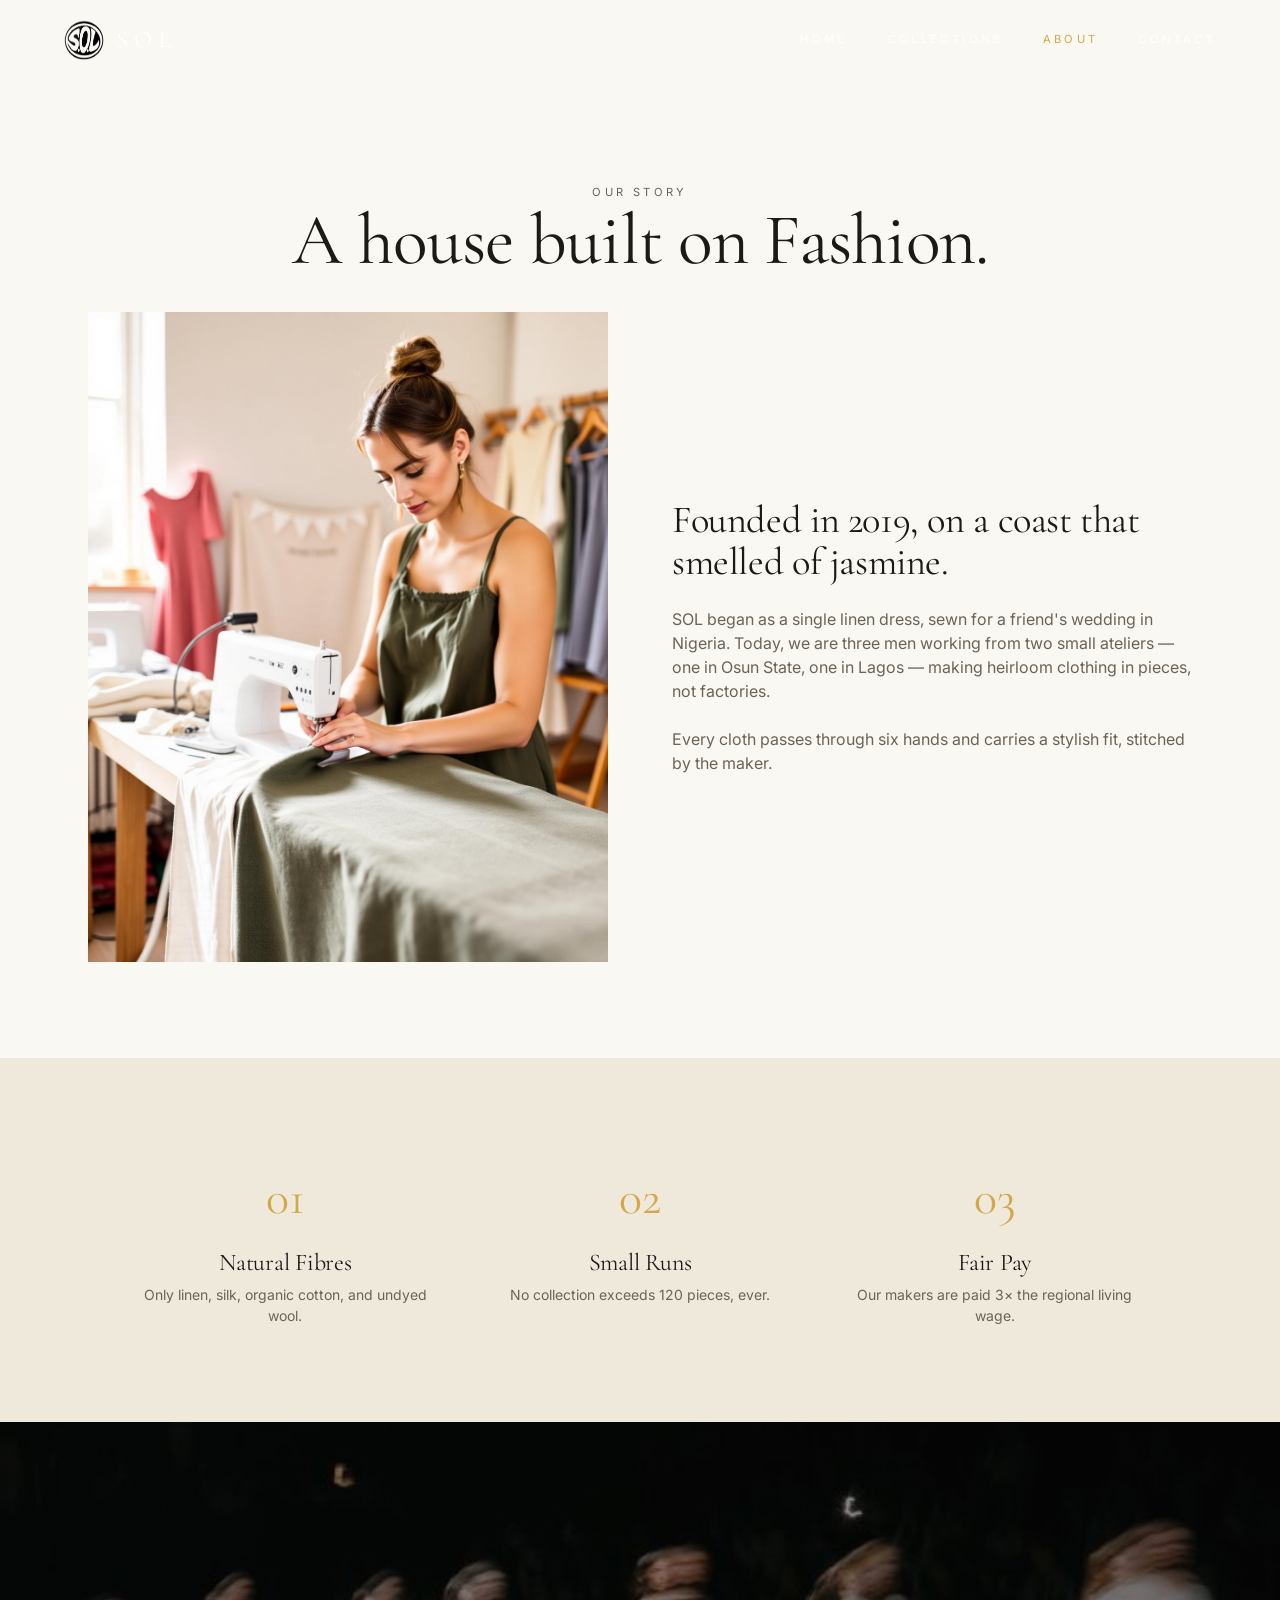
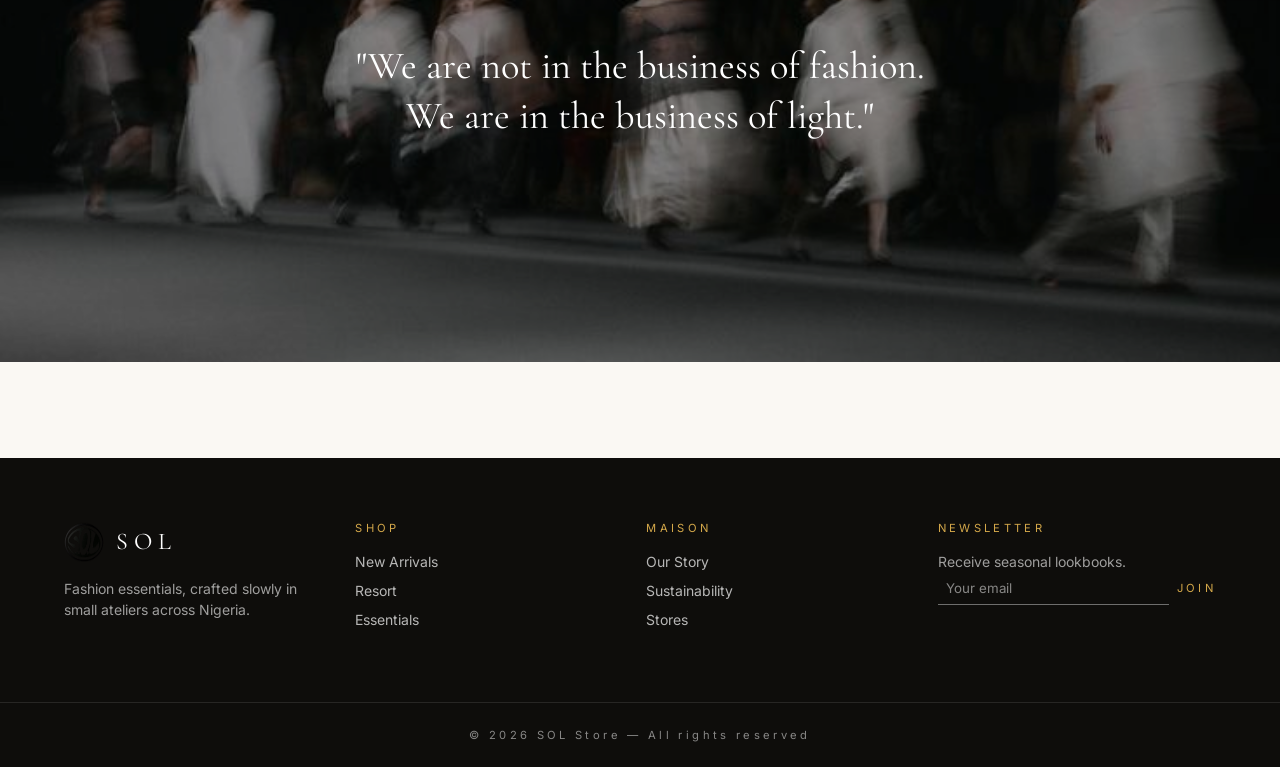
==== about.html @ 980a99ba "First Commit" ====
<!DOCTYPE html>
<html lang="en">
<head>
<meta charset="UTF-8" />
<meta name="viewport" content="width=device-width, initial-scale=1.0" />
<title>About — SOL Store</title>
<meta name="description" content="Inside the SOL atelier — a small house of slow-fashion makers." />
<link rel="icon" type="image/png" href="img/logo.png" />
<link rel="preconnect" href="https://fonts.googleapis.com" />
<link rel="preconnect" href="https://fonts.gstatic.com" crossorigin />
<link rel="stylesheet" href="https://fonts.googleapis.com/css2?family=Cormorant+Garamond:wght@300;400;500&family=Inter:wght@300;400;500;600&display=swap" />
<link rel="stylesheet" href="styles.css" />
</head>
<body>

<header class="site-header">
  <div class="container">
    <a href="index.html" class="brand">
      <img src="img/logo.png" alt="SOL Store logo" width="40" height="40" />
      <span>SOL</span>
    </a>
    <nav class="nav">
      <a href="index.html">Home</a>
      <a href="collections.html">Collections</a>
      <a href="about.html">About</a>
      <a href="contact.html">Contact</a>
    </nav>
    <button class="menu-btn" aria-label="Toggle menu"><span></span><span></span><span></span></button>
  </div>
  <nav class="mobile-nav">
    <a href="index.html">Home</a>
    <a href="collections.html">Collections</a>
    <a href="about.html">About</a>
    <a href="contact.html">Contact</a>
  </nav>
</header>

<section class="page-header" style="background: var(--bg); padding-bottom: 2rem;">
  <p class="eyebrow tracking-luxe">Our Story</p>
  <h1>A house built on Fashion.</h1>
</section>

<section class="split">
  <div class="reveal"><img src="img/craft.jpg" alt="Artisan sewing in the SOL atelier" loading="lazy" /></div>
  <div class="reveal">
    <h2>Founded in 2019, on a coast that smelled of jasmine.</h2>
    <p>SOL began as a single linen dress, sewn for a friend's wedding in Nigeria. Today, we are three men working from two small ateliers — one in Osun State, one in Lagos — making heirloom clothing in pieces, not factories.</p>
    <p>Every cloth passes through six hands and carries a stylish fit, stitched by the maker.</p>
  </div>
</section>

<section class="principles">
  <div class="principles-grid">
    <div class="principle reveal"><p class="num">01</p><h3>Natural Fibres</h3><p>Only linen, silk, organic cotton, and undyed wool.</p></div>
    <div class="principle reveal" style="transition-delay:150ms;"><p class="num">02</p><h3>Small Runs</h3><p>No collection exceeds 120 pieces, ever.</p></div>
    <div class="principle reveal" style="transition-delay:300ms;"><p class="num">03</p><h3>Fair Pay</h3><p>Our makers are paid 3× the regional living wage.</p></div>
  </div>
</section>

<section class="quote-band">
  <img src="img/heroimg2.jpeg" alt="" loading="lazy" />
  <div class="overlay"></div>
  <div class="quote">
    <p class="reveal">"We are not in the business of fashion.<br />We are in the business of light."</p>
  </div>
</section>

<footer class="site-footer">
  <div class="footer-grid">
    <div>
      <a href="index.html" class="brand" style="color: var(--white);">
        <img src="img/logo.png" alt="SOL" width="36" height="36" />
        <span>SOL</span>
      </a>
      <p>Fashion essentials, crafted slowly in small ateliers across Nigeria.</p>
    </div>
    <div>
      <h4>Shop</h4>
      <ul>
        <li><a href="collections.html">New Arrivals</a></li>
        <li><a href="collections.html">Resort</a></li>
        <li><a href="collections.html">Essentials</a></li>
      </ul>
    </div>
    <div>
      <h4>Maison</h4>
      <ul>
        <li><a href="about.html">Our Story</a></li>
        <li><a href="about.html">Sustainability</a></li>
        <li><a href="contact.html">Stores</a></li>
      </ul>
    </div>
    <div>
      <h4>Newsletter</h4>
      <p>Receive seasonal lookbooks.</p>
      <form class="newsletter" onsubmit="event.preventDefault();this.querySelector('button').textContent='✦';">
        <input type="email" placeholder="Your email" />
        <button type="submit">Join</button>
      </form>
    </div>
  </div>
  <div class="footer-bottom">© 2026 SOL Store — All rights reserved</div>
</footer>

<script src="script.js"></script>
</body>
</html>
---- styles.css ----
/* SOL Store — Design System */
:root {
  --bg: #faf8f3;
  --fg: #1c1a17;
  --muted: #6b6358;
  --border: #e3ddd1;
  --secondary: #efe9dc;
  --gold: #d4a84a;
  --white: #ffffff;
  --black: #0e0d0b;
}

* { margin: 0; padding: 0; box-sizing: border-box; }
html { scroll-behavior: smooth; }
body {
  font-family: 'Inter', system-ui, sans-serif;
  background: var(--bg);
  color: var(--fg);
  -webkit-font-smoothing: antialiased;
  line-height: 1.5;
}
img { display: block; max-width: 100%; }
a { color: inherit; text-decoration: none; }

h1, h2, h3, h4 {
  font-family: 'Cormorant Garamond', serif;
  font-weight: 400;
  letter-spacing: -0.01em;
  line-height: 1.1;
}

.tracking-luxe { letter-spacing: 0.3em; text-transform: uppercase; }
.text-gold { color: var(--gold); }
.text-muted { color: var(--muted); }
.container { max-width: 1200px; margin: 0 auto; padding: 0 1.5rem; }

/* HEADER */
.site-header {
  position: fixed; top: 0; left: 0; right: 0; z-index: 50;
  padding: 1.25rem 0; transition: all 0.5s ease;
  background: transparent;
}
.site-header.scrolled {
  background: rgba(250, 248, 243, 0.95);
  backdrop-filter: blur(10px);
  padding: 0.75rem 0;
  box-shadow: 0 1px 0 rgba(0,0,0,0.05);
}
.site-header .container { display: flex; justify-content: space-between; align-items: center; }
.brand { display: flex; align-items: center; gap: 0.75rem; color: var(--white); }
.site-header.scrolled .brand { color: var(--fg); }
.brand img { width: 40px; height: 40px; transition: transform 0.5s; }
.brand:hover img { transform: rotate(12deg); }
.brand span { font-family: 'Cormorant Garamond', serif; font-size: 1.5rem; letter-spacing: 0.25em; }

.nav { display: flex; gap: 2.5rem; }
.nav a {
  font-size: 0.7rem; letter-spacing: 0.3em; text-transform: uppercase;
  color: var(--white); position: relative; padding-bottom: 2px;
}
.site-header.scrolled .nav a { color: var(--fg); }
.nav a::after {
  content: ""; position: absolute; left: 0; bottom: 0; height: 1px; width: 100%;
  background: currentColor; transform: scaleX(0); transform-origin: right;
  transition: transform 0.4s ease;
}
.nav a:hover::after, .nav a.active { transform: none; }
.nav a.active { color: var(--gold); }
.nav a:hover::after { transform: scaleX(1); transform-origin: left; }

.menu-btn { display: none; background: none; border: none; cursor: pointer; flex-direction: column; gap: 6px; }
.menu-btn span { display: block; width: 26px; height: 1px; background: var(--white); transition: all 0.3s; }
.site-header.scrolled .menu-btn span { background: var(--fg); }
.menu-btn.open span:nth-child(1) { transform: translateY(7px) rotate(45deg); }
.menu-btn.open span:nth-child(2) { opacity: 0; }
.menu-btn.open span:nth-child(3) { transform: translateY(-7px) rotate(-45deg); }

.mobile-nav {
  display: none; flex-direction: column; gap: 1.25rem;
  padding: 1.5rem; background: var(--bg);
  border-top: 1px solid var(--border);
}
.mobile-nav.open { display: flex; }
.mobile-nav a { font-size: 0.85rem; letter-spacing: 0.3em; text-transform: uppercase; }
.mobile-nav a.active { color: var(--gold); }

/* BUTTONS */
.btn-gold, .btn-outline {
  display: inline-block; padding: 0.95rem 2.5rem;
  font-size: 0.75rem; letter-spacing: 0.3em; text-transform: uppercase;
  cursor: pointer; transition: all 0.4s ease; border: 1px solid;
  font-family: inherit;
}
.btn-gold { background: var(--gold); color: var(--black); border-color: var(--gold); }
.btn-gold:hover { background: transparent; color: var(--gold); }
.btn-outline { background: transparent; color: var(--white); border-color: var(--white); }
.btn-outline:hover { background: var(--white); color: var(--black); }

/* HERO */
.hero {
  position: relative; height: 100vh; min-height: 640px; overflow: hidden;
  display: flex; align-items: center; justify-content: center; text-align: center;
  color: var(--white); padding: 0 1.5rem;
}
.hero-bg {
  position: absolute; inset: 0; width: 100%; height: 100%;
  object-fit: cover; animation: zoomSlow 20s ease-out both;
}
.hero-overlay {
  position: absolute; inset: 0;
  background: linear-gradient(to bottom, rgba(0,0,0,0.3), rgba(0,0,0,0.2), rgba(0,0,0,0.6));
}
.hero-content { position: relative; z-index: 2; max-width: 56rem; }
.hero-eyebrow { font-size: 0.7rem; margin-bottom: 1.5rem; animation: fadeIn 1.2s ease-out both; }
.hero h1 {
  font-size: clamp(3rem, 8vw, 6rem); line-height: 0.95;
  animation: fadeUp 1s ease-out both;
}
.hero p {
  margin-top: 1.5rem; max-width: 36rem; margin-left: auto; margin-right: auto;
  color: rgba(255,255,255,0.85); animation: fadeUp 1s 0.2s ease-out both;
}
.hero-cta { margin-top: 2.5rem; display: flex; gap: 1rem; justify-content: center; flex-wrap: wrap; animation: fadeUp 1s 0.4s ease-out both; }
.scroll-hint {
  position: absolute; bottom: 2rem; left: 50%; transform: translateX(-50%);
  color: rgba(255,255,255,0.6); font-size: 0.65rem; letter-spacing: 0.3em; text-transform: uppercase;
  animation: fadeIn 1.2s 0.6s ease-out both;
}

/* SECTIONS */
.section { padding: 7rem 0; }
.section-narrow { max-width: 56rem; margin: 0 auto; text-align: center; padding: 7rem 1.5rem; }
.eyebrow { font-size: 0.7rem; color: var(--gold); margin-bottom: 1.5rem; }
.section h2 { font-size: clamp(2rem, 4vw, 3rem); }
.section-narrow p { margin-top: 2rem; color: var(--muted); max-width: 40rem; margin-left: auto; margin-right: auto; }

/* FEATURE GRID */
.feature-grid {
  display: grid; grid-template-columns: repeat(3, 1fr); gap: 1.5rem;
  padding: 0 1.5rem 7rem; max-width: 1200px; margin: 0 auto;
}
.feature-card { display: block; cursor: pointer; }
.feature-card .img-wrap { overflow: hidden; aspect-ratio: 4/5; background: var(--secondary); }
.feature-card img { width: 100%; height: 100%; object-fit: cover; transition: transform 1.2s ease; }
.feature-card:hover img { transform: scale(1.05); }
.feature-card .tag { font-size: 0.65rem; letter-spacing: 0.3em; text-transform: uppercase; color: var(--gold); margin-top: 1.25rem; }
.feature-card h3 { font-size: 1.5rem; margin-top: 0.5rem; display: inline-block; position: relative; padding-bottom: 2px; }
.feature-card h3::after {
  content: ""; position: absolute; left: 0; bottom: 0; height: 1px; width: 100%;
  background: currentColor; transform: scaleX(0); transform-origin: right; transition: transform 0.4s;
}
.feature-card:hover h3::after { transform: scaleX(1); transform-origin: left; }

/* CTA BAND */
.cta-band { position: relative; padding: 7rem 1.5rem; overflow: hidden; text-align: center; color: var(--white); }
.cta-band img { position: absolute; inset: 0; width: 100%; height: 100%; object-fit: cover; }
.cta-band .overlay { position: absolute; inset: 0; background: rgba(0,0,0,0.6); }
.cta-band .content { position: relative; z-index: 2; max-width: 36rem; margin: 0 auto; }
.cta-band h2 { font-size: clamp(2rem, 4vw, 3rem); }
.cta-band p { margin-top: 1rem; color: rgba(255,255,255,0.85); }
.cta-band .btn-gold { margin-top: 2rem; }

/* PAGE HEADER */
.page-header { padding: 10rem 1.5rem 5rem; text-align: center; background: var(--secondary); }
.page-header h1 { font-size: clamp(3rem, 6vw, 4.5rem); animation: fadeUp 1s ease-out both; }
.page-header p { margin-top: 1.5rem; max-width: 36rem; margin: 1.5rem auto 0; color: var(--muted); animation: fadeUp 1s 0.2s ease-out both; }
.page-header .eyebrow { animation: fadeIn 1.2s ease-out both; }

/* PRODUCT GRID */
.product-grid {
  display: grid; grid-template-columns: repeat(3, 1fr); gap: 1.5rem 1.5rem;
  max-width: 1200px; margin: 0 auto; padding: 5rem 1.5rem;
}
.product-grid article { margin-bottom: 2rem; }
.product-grid .img-wrap { overflow: hidden; aspect-ratio: 4/5; background: var(--secondary); }
.product-grid img { width: 100%; height: 100%; object-fit: cover; transition: transform 1.2s ease; }
.product-grid article:hover img { transform: scale(1.05); }
.product-info { display: flex; justify-content: space-between; align-items: baseline; margin-top: 1.25rem; }
.product-info .tag { font-size: 0.65rem; letter-spacing: 0.3em; text-transform: uppercase; color: var(--gold); }
.product-info h3 { font-size: 1.25rem; margin-top: 0.25rem; }
.product-info .price { font-size: 0.875rem; color: var(--muted); }

/* DARK BAND */
.dark-band { background: var(--black); color: var(--white); padding: 6rem 1.5rem; text-align: center; }
.dark-band h2 { font-size: clamp(2rem, 4vw, 3rem); }
.dark-band p { margin-top: 1rem; color: rgba(255,255,255,0.7); }
.dark-band .btn-gold { margin-top: 2rem; }

/* ABOUT SPLIT */
.split { display: grid; grid-template-columns: 1fr 1fr; gap: 4rem; max-width: 72rem; margin: 0 auto; padding: 0 1.5rem 6rem; align-items: center; }
.split img { aspect-ratio: 4/5; width: 100%; object-fit: cover; }
.split h2 { font-size: clamp(1.75rem, 3vw, 2.5rem); }
.split p { margin-top: 1.5rem; color: var(--muted); }

/* PRINCIPLES */
.principles { background: var(--secondary); padding: 6rem 1.5rem; }
.principles-grid { display: grid; grid-template-columns: repeat(3, 1fr); gap: 2.5rem; max-width: 64rem; margin: 0 auto; text-align: center; }
.principle .num { font-family: 'Cormorant Garamond', serif; font-size: 3rem; color: var(--gold); }
.principle h3 { font-size: 1.5rem; margin-top: 1rem; }
.principle p { color: var(--muted); margin-top: 0.5rem; font-size: 0.875rem; }

/* QUOTE BAND */
.quote-band { position: relative; height: 60vh; min-height: 420px; overflow: hidden; }
.quote-band img { position: absolute; inset: 0; width: 100%; height: 100%; object-fit: cover; animation: zoomSlow 20s ease-out both; }
.quote-band .overlay { position: absolute; inset: 0; background: rgba(0,0,0,0.4); }
.quote-band .quote { position: relative; z-index: 2; height: 100%; display: flex; align-items: center; justify-content: center; padding: 0 1.5rem; }
.quote-band p { font-family: 'Cormorant Garamond', serif; font-size: clamp(1.5rem, 3vw, 2.75rem); color: var(--white); text-align: center; max-width: 56rem; line-height: 1.3; }

/* CONTACT */
.contact-grid { display: grid; grid-template-columns: 1fr 1fr; gap: 4rem; max-width: 64rem; margin: 0 auto; padding: 0 1.5rem 6rem; }
.contact-grid label { display: block; font-size: 0.65rem; letter-spacing: 0.3em; text-transform: uppercase; color: var(--muted); margin-bottom: 0.5rem; }
.contact-grid input, .contact-grid textarea {
  width: 100%; background: transparent; border: none; border-bottom: 1px solid var(--border);
  padding: 0.5rem 0; font-family: inherit; font-size: 1rem; color: var(--fg);
  transition: border-color 0.3s;
}
.contact-grid input:focus, .contact-grid textarea:focus { outline: none; border-color: var(--gold); }
.contact-grid textarea { resize: none; }
.contact-grid .field { margin-bottom: 1.5rem; }
.contact-info h3 { font-size: 1.5rem; }
.contact-info > div { margin-bottom: 2.5rem; }
.contact-info p { color: var(--muted); font-size: 0.875rem; margin-top: 0.5rem; line-height: 1.7; }

/* FOOTER */
.site-footer { background: var(--black); color: var(--white); margin-top: 6rem; }
.footer-grid {
  display: grid; grid-template-columns: repeat(4, 1fr); gap: 2.5rem;
  max-width: 1200px; margin: 0 auto; padding: 4rem 1.5rem;
}
.footer-grid h4 { font-family: 'Inter', sans-serif; font-size: 0.7rem; letter-spacing: 0.3em; text-transform: uppercase; color: var(--gold); margin-bottom: 1rem; }
.footer-grid ul { list-style: none; }
.footer-grid li { margin-bottom: 0.5rem; font-size: 0.875rem; color: rgba(255,255,255,0.7); }
.footer-grid li a:hover { color: var(--gold); }
.footer-grid p { color: rgba(255,255,255,0.6); font-size: 0.875rem; margin-top: 1rem; }
.newsletter { display: flex; }
.newsletter input { flex: 1; background: transparent; border: none; border-bottom: 1px solid rgba(255,255,255,0.4); padding: 0.5rem; color: var(--white); font-family: inherit; }
.newsletter input::placeholder { color: rgba(255,255,255,0.5); }
.newsletter input:focus { outline: none; border-color: var(--gold); }
.newsletter button { margin-left: 0.5rem; background: none; border: none; color: var(--gold); font-size: 0.7rem; letter-spacing: 0.3em; text-transform: uppercase; cursor: pointer; font-family: inherit; }
.footer-bottom { border-top: 1px solid rgba(255,255,255,0.1); padding: 1.5rem; text-align: center; font-size: 0.7rem; letter-spacing: 0.3em; color: rgba(255,255,255,0.5); }

/* REVEAL ANIMATIONS */
.reveal { opacity: 0; transform: translateY(40px); transition: opacity 1s ease-out, transform 1s ease-out; }
.reveal.in-view { opacity: 1; transform: translateY(0); }

@keyframes fadeUp { from { opacity: 0; transform: translateY(30px); } to { opacity: 1; transform: translateY(0); } }
@keyframes fadeIn { from { opacity: 0; } to { opacity: 1; } }
@keyframes zoomSlow { from { transform: scale(1.15); } to { transform: scale(1); } }

/* RESPONSIVE */
@media (max-width: 900px) {
  .feature-grid { grid-template-columns: repeat(2, 1fr); }
  .product-grid { grid-template-columns: repeat(2, 1fr); }
  .footer-grid { grid-template-columns: repeat(2, 1fr); }
  .principles-grid { grid-template-columns: 1fr; gap: 3rem; }
  .split, .contact-grid { grid-template-columns: 1fr; gap: 2.5rem; }
}
@media (max-width: 640px) {
  .nav { display: none; }
  .menu-btn { display: flex; }
  .feature-grid, .product-grid { grid-template-columns: 1fr; }
  .footer-grid { grid-template-columns: 1fr; }
  .section, .section-narrow, .cta-band { padding-top: 4rem; padding-bottom: 4rem; }
  .page-header { padding-top: 7rem; padding-bottom: 3rem; }
}
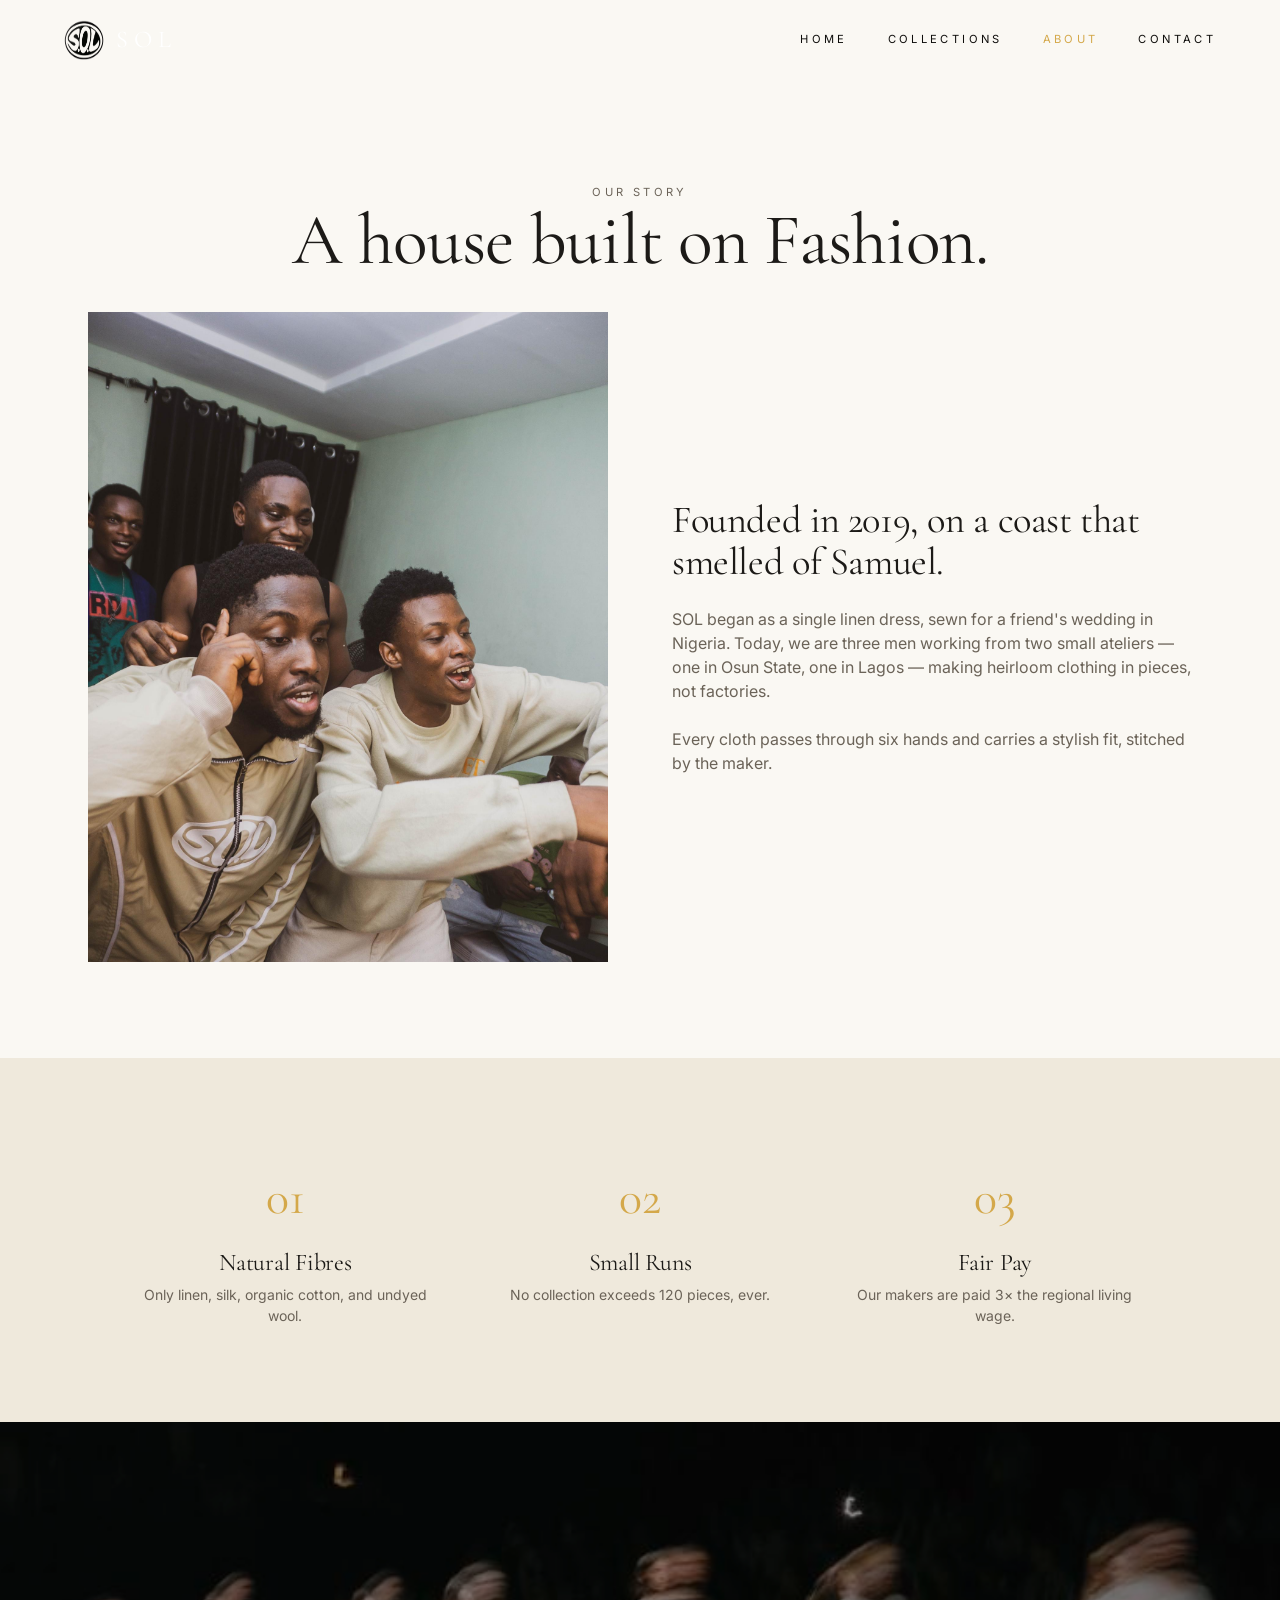
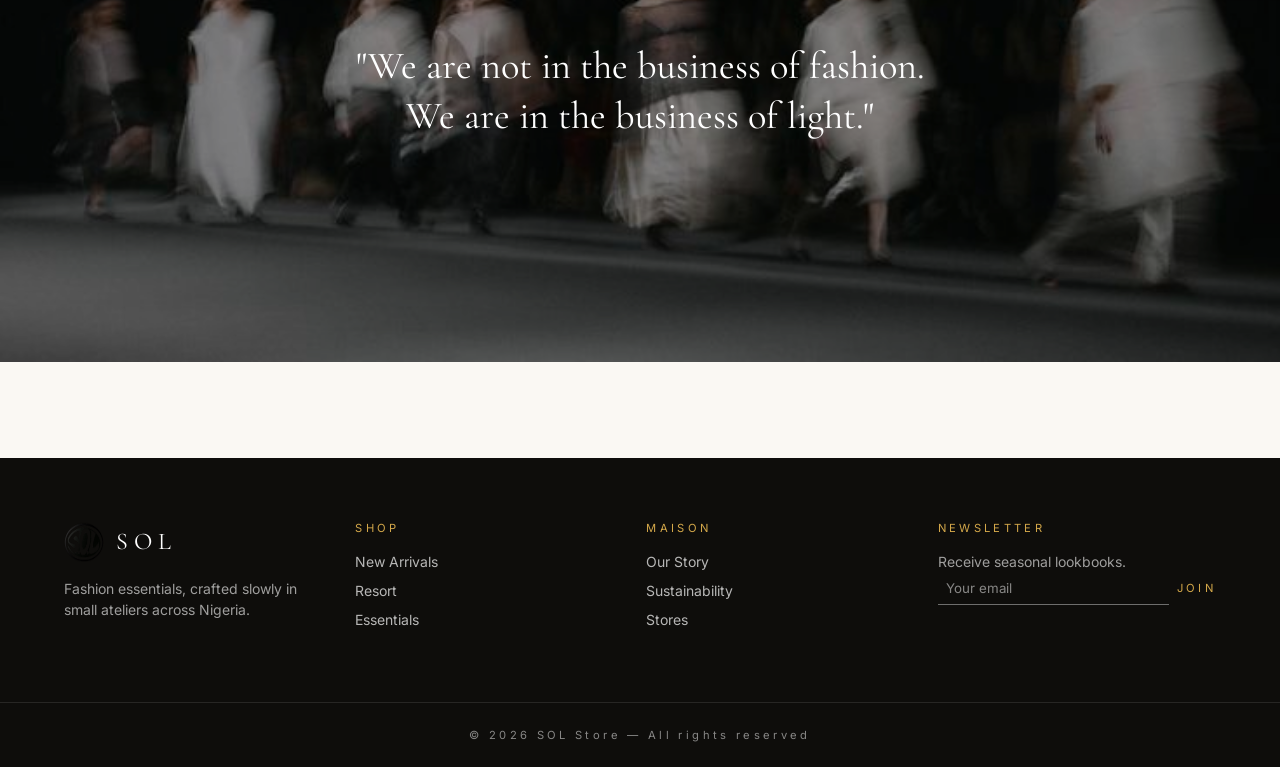
==== commit 522435a9: "Added some corrections and COlor" ====
--- a/about.html
+++ b/about.html
@@ -41,9 +41,9 @@
 </section>
 
 <section class="split">
-  <div class="reveal"><img src="img/craft.jpg" alt="Artisan sewing in the SOL atelier" loading="lazy" /></div>
+  <div class="reveal"><img src="img/about.jpeg" alt="Artisan sewing in the SOL atelier" loading="lazy" /></div>
   <div class="reveal">
-    <h2>Founded in 2019, on a coast that smelled of jasmine.</h2>
+    <h2>Founded in 2019, on a coast that smelled of Samuel.</h2>
     <p>SOL began as a single linen dress, sewn for a friend's wedding in Nigeria. Today, we are three men working from two small ateliers — one in Osun State, one in Lagos — making heirloom clothing in pieces, not factories.</p>
     <p>Every cloth passes through six hands and carries a stylish fit, stitched by the maker.</p>
   </div>
--- a/styles.css
+++ b/styles.css
@@ -53,10 +53,10 @@
 .brand:hover img { transform: rotate(12deg); }
 .brand span { font-family: 'Cormorant Garamond', serif; font-size: 1.5rem; letter-spacing: 0.25em; }
 
-.nav { display: flex; gap: 2.5rem; }
+.nav { display: flex; gap: 2.5rem;}
 .nav a {
   font-size: 0.7rem; letter-spacing: 0.3em; text-transform: uppercase;
-  color: var(--white); position: relative; padding-bottom: 2px;
+  color: var(--black); position: relative; padding-bottom: 2px;
 }
 .site-header.scrolled .nav a { color: var(--fg); }
 .nav a::after {
@@ -263,3 +263,76 @@
   .section, .section-narrow, .cta-band { padding-top: 4rem; padding-bottom: 4rem; }
   .page-header { padding-top: 7rem; padding-bottom: 3rem; }
 }
+.signup-section{
+  display:flex;
+  justify-content:center;
+  align-items:center;
+  padding:100px 20px;
+}
+/* form */
+.signup-container{
+  width:100%;
+  max-width:450px;
+  background:rgba(255,255,255,0.08);
+  backdrop-filter:blur(10px);
+  border:1px solid rgba(255,255,255,0.1);
+  border-radius:24px;
+  padding:40px;
+  text-align:center;
+  color:white;
+}
+
+.signup-logo{
+  margin-bottom:20px;
+}
+
+.signup-logo img{
+  width:70px;
+  height:70px;
+  object-fit:contain;
+}
+
+.signup-container h2{
+  font-size:2rem;
+  margin-bottom:10px;
+  font-family:'Cormorant Garamond', serif;
+}
+
+.signup-container p{
+  color:rgba(255,255,255,0.7);
+  margin-bottom:30px;
+  line-height:1.6;
+}
+
+.signup-form{
+  display:flex;
+  flex-direction:column;
+  gap:18px;
+}
+
+.signup-form input{
+  padding:16px;
+  border:none;
+  border-radius:12px;
+  outline:none;
+  font-size:1rem;
+}
+
+.signup-form button{
+  padding:16px;
+  border:none;
+  border-radius:12px;
+  background:#d4af37;
+  color:black;
+  font-weight:600;
+  cursor:pointer;
+  transition:0.3s ease;
+}
+
+.signup-form button:hover{
+  transform:translateY(-3px);
+}
+.form{
+  color: #0e0d0b;
+}
+
